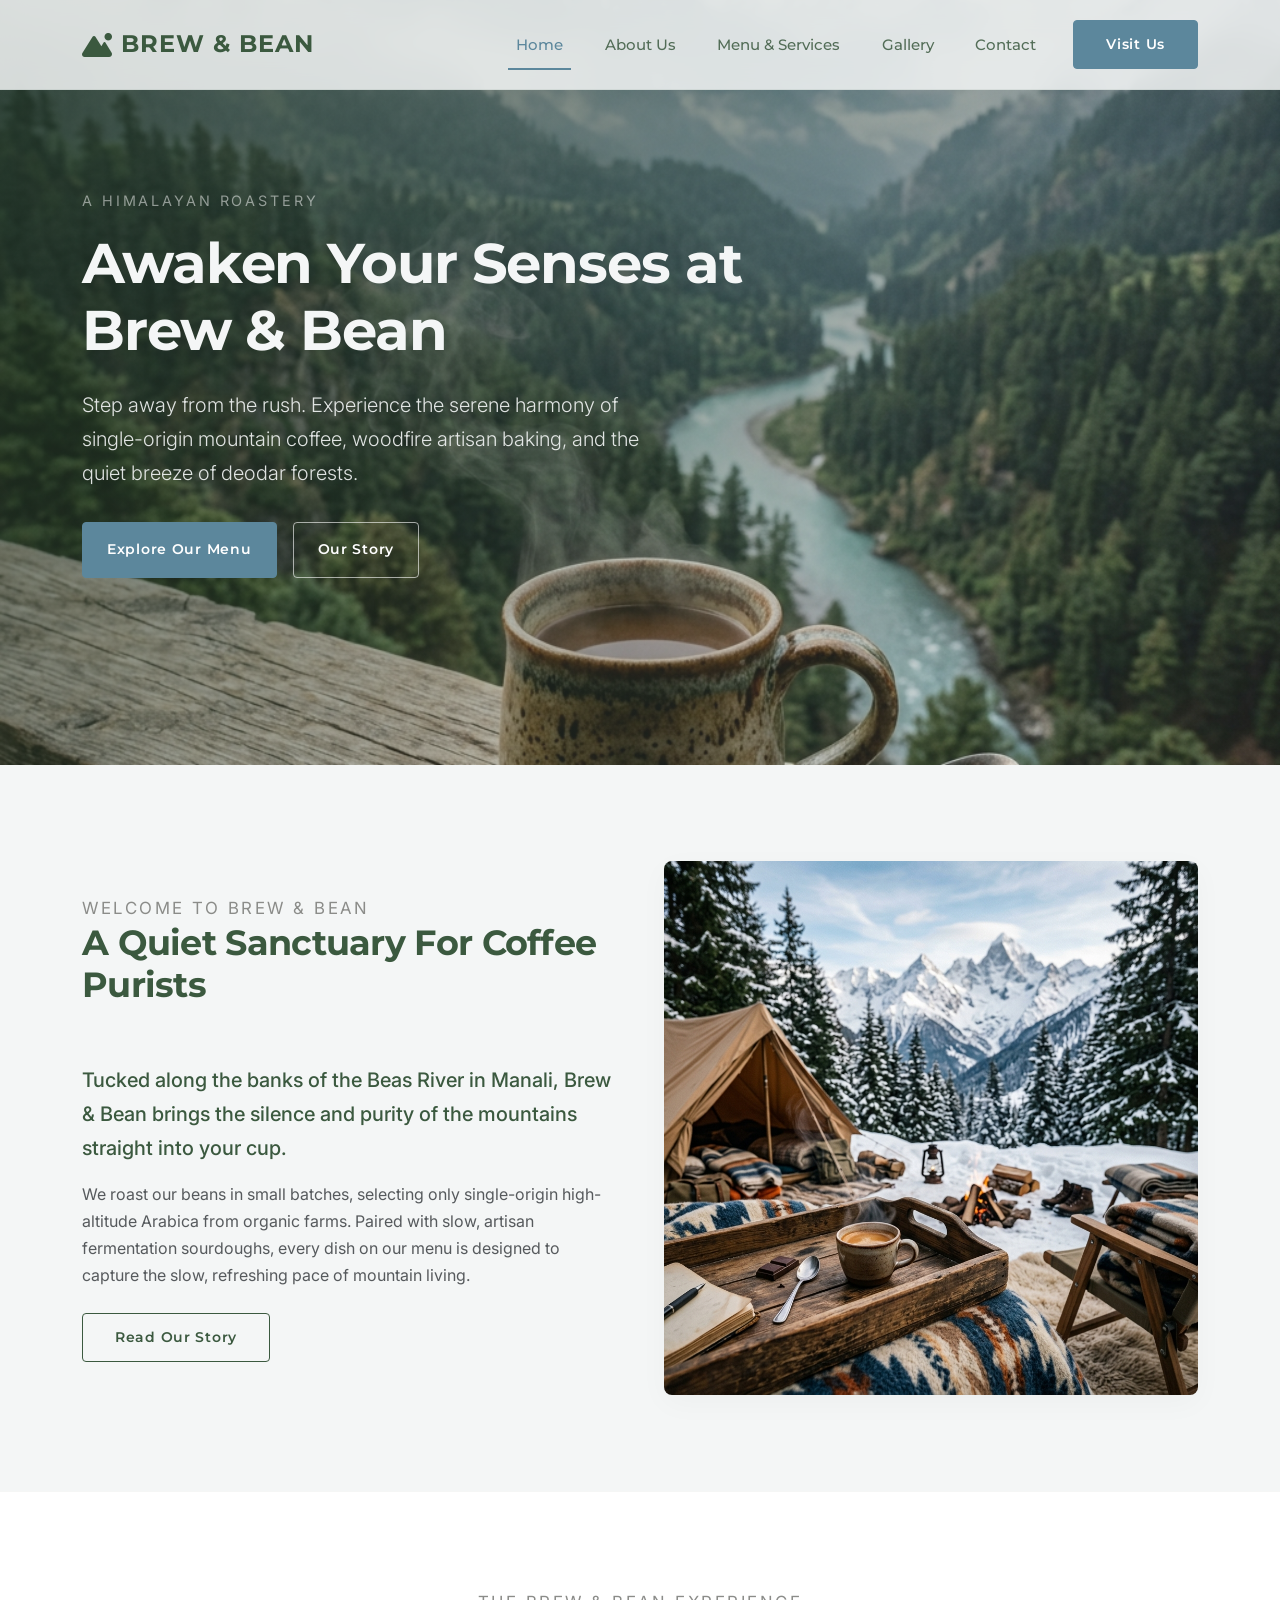
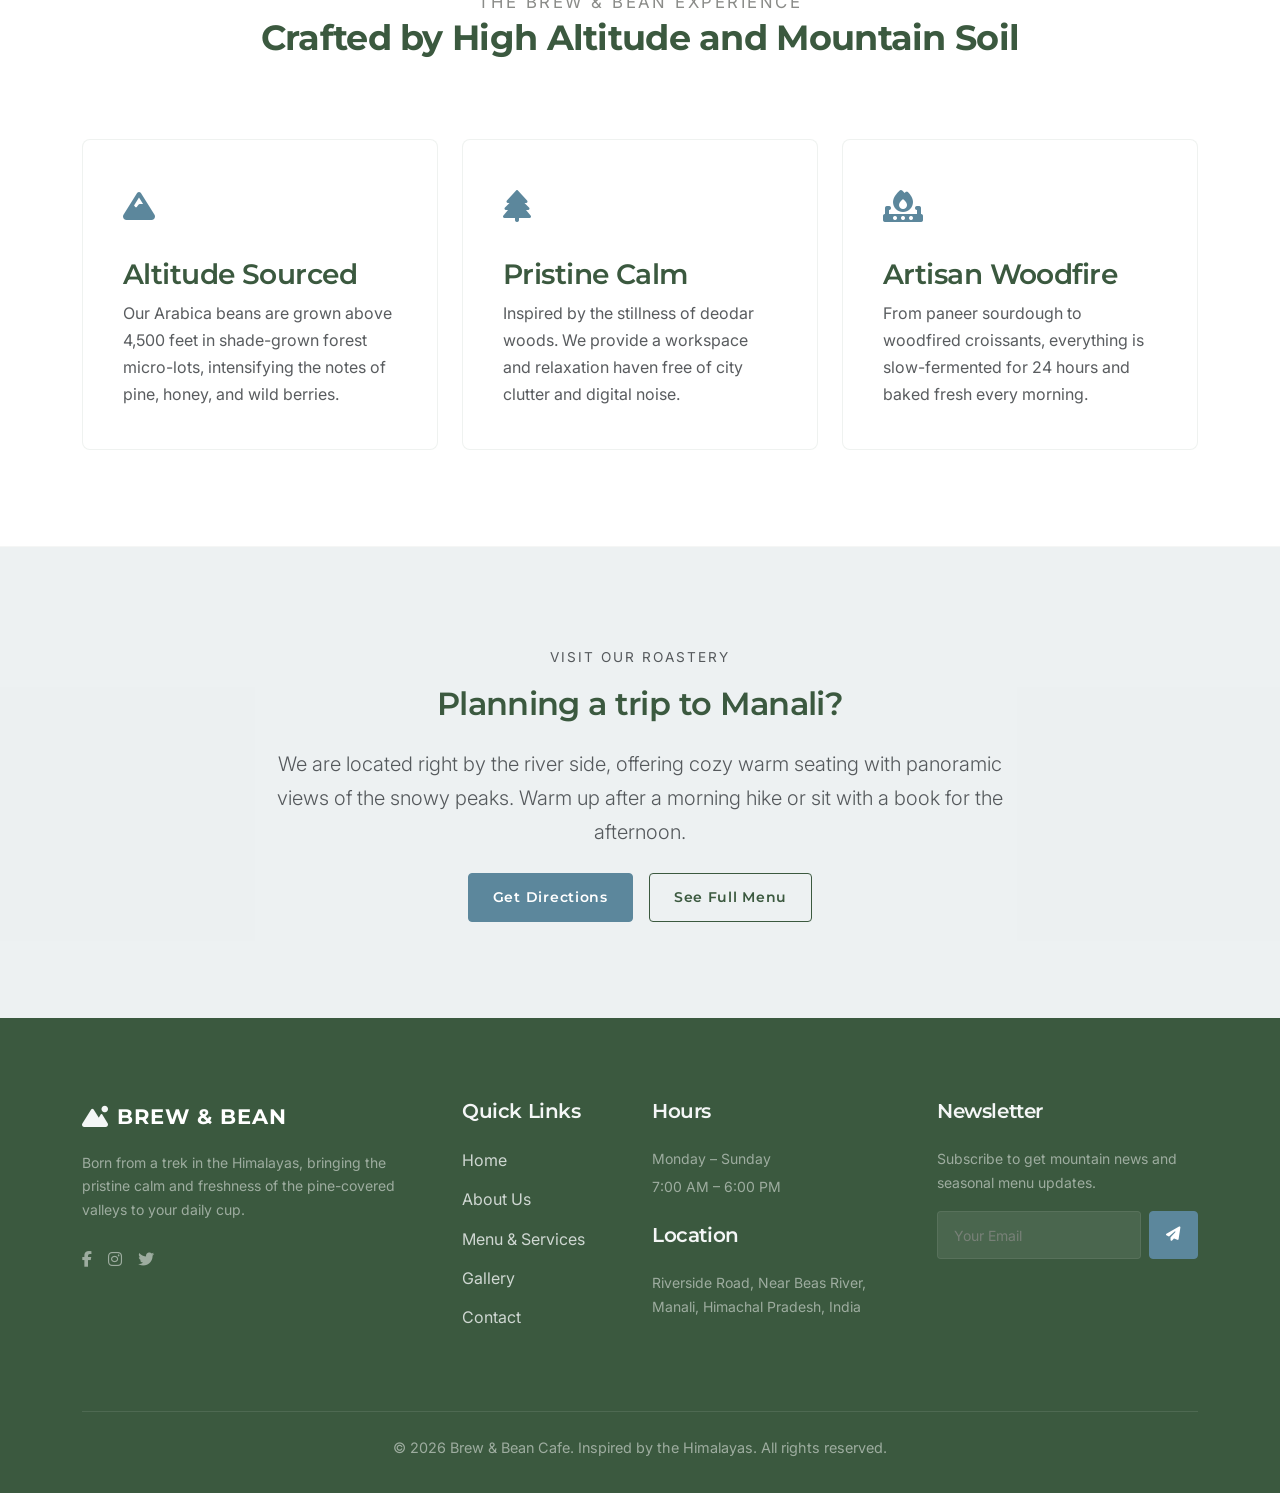
==== index.html @ 3fc0aa21 "initail website" ====
<!DOCTYPE html>
<html lang="en">
<head>
  <meta charset="UTF-8">
  <meta name="viewport" content="width=device-width, initial-scale=1.0">
  <title>Brew & Bean | Serene Himalayan Cafe in Manali</title>
  <meta name="description" content="Welcome to Brew & Bean, a premium mountain-themed cafe in Manali. Experience high-altitude single-origin Arabica, woodfire baked pastries, and serene nature vibes.">
  <!-- Bootstrap 5 CSS via CDN -->
  <link href="https://cdn.jsdelivr.net/npm/bootstrap@5.3.2/dist/css/bootstrap.min.css" rel="stylesheet" integrity="sha384-T3c6CoIi6uLrA9TneNEoa7RxnatzjcDSCmG1MXxSR1GAsXEV/Dwwykc2MPK8M2HN" crossorigin="anonymous">
  <!-- FontAwesome Icons for theme and contacts -->
  <link rel="stylesheet" href="https://cdnjs.cloudflare.com/ajax/libs/font-awesome/6.4.2/css/all.min.css" integrity="sha512-z3gLpd7yknf1YoNbCzqRKc4qyor8gaKU1qmn+CShxbuBusANI9QpRohGBreCFkKxLhei6S9CQXFEbbKuqLg0DA==" crossorigin="anonymous" referrerpolicy="no-referrer" />
  <!-- Custom CSS -->
  <link rel="stylesheet" href="styles.css">
</head>
<body>

  <!-- Header / Navigation -->
  <nav class="navbar navbar-expand-lg navbar-custom fixed-top" id="mainNavbar">
    <div class="container">
      <a class="navbar-brand d-flex align-items-center" href="index.html" id="brandLogo">
        <i class="fa-solid fa-mountain-sun me-2 text-success" style="color: var(--deodar-green) !important;"></i>
        <span>BREW & BEAN</span>
      </a>
      <button class="navbar-toggler" type="button" data-bs-toggle="collapse" data-bs-target="#navbarContent" aria-controls="navbarContent" aria-expanded="false" aria-label="Toggle navigation" id="navbarTogglerBtn">
        <span class="navbar-toggler-icon"></span>
      </button>
      <div class="collapse navbar-collapse" id="navbarContent">
        <ul class="navbar-nav ms-auto mb-2 mb-lg-0" id="navList">
          <li class="nav-item"><a class="nav-link" href="index.html" id="navHome">Home</a></li>
          <li class="nav-item"><a class="nav-link" href="about.html" id="navAbout">About Us</a></li>
          <li class="nav-item"><a class="nav-link" href="menu.html" id="navMenu">Menu & Services</a></li>
          <li class="nav-item"><a class="nav-link" href="gallery.html" id="navGallery">Gallery</a></li>
          <li class="nav-item"><a class="nav-link" href="contact.html" id="navContact">Contact</a></li>
        </ul>
        <div class="ms-lg-3">
          <a href="contact.html" class="btn btn-glacier btn-sm" id="navCtaBtn">Visit Us</a>
        </div>
      </div>
    </div>
  </nav>

  <!-- Hero Section -->
  <header class="hero-section" style="background-image: url('images/hero.png');" id="homeHero">
    <div class="hero-overlay"></div>
    <div class="container hero-content">
      <div class="row">
        <div class="col-lg-8 fade-in-up">
          <span class="d-inline-block text-uppercase letter-spacing-15 mb-3 text-white-50" style="font-size: 0.9rem; letter-spacing: 0.2em;">A Himalayan Roastery</span>
          <h1 id="heroHeadline">Awaken Your Senses at Brew & Bean</h1>
          <p id="heroSubtitle">Step away from the rush. Experience the serene harmony of single-origin mountain coffee, woodfire artisan baking, and the quiet breeze of deodar forests.</p>
          <div class="d-flex flex-wrap gap-3 mt-4">
            <a href="menu.html" class="btn btn-glacier px-4 py-3" id="heroCtaBtn">Explore Our Menu</a>
            <a href="about.html" class="btn btn-outline-deodar text-white border-white px-4 py-3" id="heroSecBtn" style="color: var(--white) !important; border-color: rgba(255,255,255,0.6) !important;">Our Story</a>
          </div>
        </div>
      </div>
    </div>
  </header>

  <!-- Welcome / Intro Section -->
  <main>
    <section class="section-padding" id="welcomeSection">
      <div class="container">
        <div class="row align-items-center g-5">
          <div class="col-lg-6">
            <div class="section-title">
              <span class="subtitle">Welcome to Brew & Bean</span>
              <h2>A Quiet Sanctuary For Coffee Purists</h2>
            </div>
            <p class="lead" style="color: var(--deodar-green); font-weight: 500;">Tucked along the banks of the Beas River in Manali, Brew & Bean brings the silence and purity of the mountains straight into your cup.</p>
            <p class="text-muted">We roast our beans in small batches, selecting only single-origin high-altitude Arabica from organic farms. Paired with slow, artisan fermentation sourdoughs, every dish on our menu is designed to capture the slow, refreshing pace of mountain living.</p>
            <div class="mt-4">
              <a href="about.html" class="btn btn-outline-deodar" id="welcomeReadMore">Read Our Story</a>
            </div>
          </div>
          <div class="col-lg-6">
            <div class="image-reveal">
              <img src="images/about_trek.png" alt="Steaming coffee overlooking Himalayan mountains" class="img-fluid" id="welcomeImg">
            </div>
          </div>
        </div>
      </div>
    </section>

    <!-- Features / Values Section -->
    <section class="section-padding bg-white" style="border-top: 1px solid rgba(59, 89, 63, 0.05); border-bottom: 1px solid rgba(59, 89, 63, 0.05);" id="featuresSection">
      <div class="container">
        <div class="section-title text-center">
          <span class="subtitle">The Brew & Bean Experience</span>
          <h2>Crafted by High Altitude and Mountain Soil</h2>
        </div>
        
        <div class="row g-4 mt-2">
          <!-- Card 1: Mountain Sourced -->
          <div class="col-md-4">
            <div class="mist-card" id="valueCard1">
              <div class="mist-card-icon">
                <i class="fa-solid fa-mountain"></i>
              </div>
              <h3>Altitude Sourced</h3>
              <p class="text-muted mb-0">Our Arabica beans are grown above 4,500 feet in shade-grown forest micro-lots, intensifying the notes of pine, honey, and wild berries.</p>
            </div>
          </div>
          
          <!-- Card 2: Serene Atmosphere -->
          <div class="col-md-4">
            <div class="mist-card" id="valueCard2">
              <div class="mist-card-icon">
                <i class="fa-solid fa-tree"></i>
              </div>
              <h3>Pristine Calm</h3>
              <p class="text-muted mb-0">Inspired by the stillness of deodar woods. We provide a workspace and relaxation haven free of city clutter and digital noise.</p>
            </div>
          </div>
          
          <!-- Card 3: Artisan Baking -->
          <div class="col-md-4">
            <div class="mist-card" id="valueCard3">
              <div class="mist-card-icon">
                <i class="fa-solid fa-fire-burner"></i>
              </div>
              <h3>Artisan Woodfire</h3>
              <p class="text-muted mb-0">From paneer sourdough to woodfired croissants, everything is slow-fermented for 24 hours and baked fresh every morning.</p>
            </div>
          </div>
        </div>
      </div>
    </section>

    <!-- Quick CTA Section -->
    <section class="section-padding text-center" id="quickCtaSection" style="background-color: rgba(92, 135, 156, 0.05);">
      <div class="container">
        <div class="row justify-content-center">
          <div class="col-lg-8 col-md-10">
            <span class="d-inline-block text-uppercase text-muted letter-spacing-15 mb-3" style="font-size: 0.85rem; letter-spacing: 0.15em;">Visit Our Roastery</span>
            <h2 class="mb-4">Planning a trip to Manali?</h2>
            <p class="text-muted mb-4 lead">We are located right by the river side, offering cozy warm seating with panoramic views of the snowy peaks. Warm up after a morning hike or sit with a book for the afternoon.</p>
            <div class="d-flex justify-content-center gap-3">
              <a href="contact.html" class="btn btn-glacier px-4" id="ctaContactBtn">Get Directions</a>
              <a href="menu.html" class="btn btn-outline-deodar px-4" id="ctaMenuBtn">See Full Menu</a>
            </div>
          </div>
        </div>
      </div>
    </section>
  </main>

  <!-- Footer -->
  <footer class="footer-custom" id="mainFooter">
    <div class="container">
      <div class="row g-4">
        <div class="col-lg-4 col-md-6">
          <div class="mb-4">
            <a class="d-flex align-items-center text-white mb-3" href="index.html" id="footerBrandLogo" style="font-family: 'Montserrat', sans-serif; font-weight: 700; font-size: 1.3rem; letter-spacing: 1px;">
              <i class="fa-solid fa-mountain-sun me-2" style="color: var(--morning-mist);"></i>
              <span>BREW & BEAN</span>
            </a>
            <p class="text-white-50 small pe-lg-4">Born from a trek in the Himalayas, bringing the pristine calm and freshness of the pine-covered valleys to your daily cup.</p>
          </div>
          <div class="d-flex gap-3">
            <a href="#" class="text-white-50" aria-label="Facebook" id="footerFbLink"><i class="fa-brands fa-facebook-f"></i></a>
            <a href="#" class="text-white-50" aria-label="Instagram" id="footerInstaLink"><i class="fa-brands fa-instagram"></i></a>
            <a href="#" class="text-white-50" aria-label="Twitter" id="footerTwitterLink"><i class="fa-brands fa-twitter"></i></a>
          </div>
        </div>
        <div class="col-lg-2 col-md-6">
          <h5>Quick Links</h5>
          <ul class="footer-links">
            <li><a href="index.html" id="footerLinkHome">Home</a></li>
            <li><a href="about.html" id="footerLinkAbout">About Us</a></li>
            <li><a href="menu.html" id="footerLinkMenu">Menu & Services</a></li>
            <li><a href="gallery.html" id="footerLinkGallery">Gallery</a></li>
            <li><a href="contact.html" id="footerLinkContact">Contact</a></li>
          </ul>
        </div>
        <div class="col-lg-3 col-md-6">
          <h5>Hours</h5>
          <p class="text-white-50 mb-1 small">Monday – Sunday</p>
          <p class="text-white-50 mb-4 small">7:00 AM – 6:00 PM</p>
          <h5>Location</h5>
          <p class="text-white-50 small mb-0">Riverside Road, Near Beas River,<br>Manali, Himachal Pradesh, India</p>
        </div>
        <div class="col-lg-3 col-md-6">
          <h5>Newsletter</h5>
          <p class="text-white-50 small mb-3">Subscribe to get mountain news and seasonal menu updates.</p>
          <form class="d-flex gap-2" id="newsletterForm" onsubmit="event.preventDefault(); alert('Subscribed successfully!');">
            <input type="email" class="form-control form-control-sm form-control-custom text-white" placeholder="Your Email" aria-label="Email Address" required id="newsletterEmailInput" style="background-color: rgba(255, 255, 255, 0.08); border-color: rgba(255, 255, 255, 0.15);">
            <button class="btn btn-glacier btn-sm py-2 px-3" type="submit" id="newsletterSubmitBtn"><i class="fa-solid fa-paper-plane"></i></button>
          </form>
        </div>
      </div>
      <div class="footer-bottom text-center text-white-50">
        <p class="mb-0">&copy; 2026 Brew & Bean Cafe. Inspired by the Himalayas. All rights reserved.</p>
      </div>
    </div>
  </footer>

  <!-- Bootstrap Bundle with Popper JS via CDN -->
  <script src="https://cdn.jsdelivr.net/npm/bootstrap@5.3.2/dist/js/bootstrap.bundle.min.js" integrity="sha384-C6RzsynM9kWDrMNeT87bh95OGNyZPhcTNXj1NW7RuBCsyN/o0jlpcV8Qyq46cDfL" crossorigin="anonymous"></script>
  <!-- Custom JS -->
  <script src="js/main.js"></script>
</body>
</html>
---- styles.css ----
/* Brew & Bean Cafe Design System */
@import url('https://fonts.googleapis.com/css2?family=Inter:wght@300;400;500;600&family=Montserrat:wght@400;500;600;700;800&display=swap');

:root {
  --morning-mist: #F4F6F6;
  --deodar-green: #3B593F;
  --glacier-blue: #5C879C;
  --river-stone: #8B8C89;
  --dark-spruce: #253928;
  --white: #ffffff;
  --transition-smooth: all 0.4s cubic-bezier(0.16, 1, 0.3, 1);
}

/* Global Styles */
body {
  font-family: 'Inter', sans-serif;
  background-color: var(--morning-mist);
  color: var(--deodar-green);
  line-height: 1.7;
  overflow-x: hidden;
  -webkit-font-smoothing: antialiased;
}

h1, h2, h3, h4, h5, h6 {
  font-family: 'Montserrat', sans-serif;
  color: var(--deodar-green);
  font-weight: 600;
  letter-spacing: -0.02em;
}

a {
  color: var(--deodar-green);
  text-decoration: none;
  transition: var(--transition-smooth);
}

a:hover {
  color: var(--glacier-blue);
}

/* Smooth Scrolling */
html {
  scroll-behavior: smooth;
}

/* Page Transitions */
.fade-in-up {
  opacity: 0;
  transform: translateY(20px);
  animation: fadeInUp 0.8s cubic-bezier(0.16, 1, 0.3, 1) forwards;
}

@keyframes fadeInUp {
  to {
    opacity: 1;
    transform: translateY(0);
  }
}

/* Navigation Customization */
.navbar-custom {
  background-color: rgba(244, 246, 246, 0.85);
  backdrop-filter: blur(12px);
  -webkit-backdrop-filter: blur(12px);
  border-bottom: 1px solid rgba(59, 89, 63, 0.08);
  transition: var(--transition-smooth);
  padding: 1.2rem 0;
  z-index: 1030;
}

.navbar-custom.scrolled {
  padding: 0.8rem 0;
  box-shadow: 0 4px 30px rgba(0, 0, 0, 0.03);
}

.navbar-custom .navbar-brand {
  font-family: 'Montserrat', sans-serif;
  font-weight: 700;
  font-size: 1.5rem;
  letter-spacing: 1px;
  color: var(--deodar-green) !important;
}

.navbar-custom .nav-link {
  font-family: 'Montserrat', sans-serif;
  font-weight: 500;
  font-size: 0.95rem;
  color: var(--deodar-green) !important;
  margin: 0 0.8rem;
  position: relative;
  opacity: 0.85;
  transition: var(--transition-smooth);
}

.navbar-custom .nav-link:hover,
.navbar-custom .nav-link.active {
  opacity: 1;
  color: var(--glacier-blue) !important;
}

.navbar-custom .nav-link::after {
  content: '';
  position: absolute;
  bottom: -4px;
  left: 0;
  width: 0;
  height: 2px;
  background-color: var(--glacier-blue);
  transition: var(--transition-smooth);
}

.navbar-custom .nav-link.active::after,
.navbar-custom .nav-link:hover::after {
  width: 100%;
}

.navbar-custom .navbar-toggler {
  border: none;
  padding: 0.25rem 0.5rem;
}

.navbar-custom .navbar-toggler:focus {
  box-shadow: none;
}

/* Custom Buttons */
.btn-glacier {
  background-color: var(--glacier-blue);
  color: var(--white) !important;
  font-family: 'Montserrat', sans-serif;
  font-weight: 600;
  padding: 0.8rem 2rem;
  border-radius: 4px;
  border: 1px solid var(--glacier-blue);
  transition: var(--transition-smooth);
  letter-spacing: 0.05em;
  font-size: 0.9rem;
}

.btn-glacier:hover {
  background-color: var(--deodar-green);
  border-color: var(--deodar-green);
  transform: translateY(-2px);
  box-shadow: 0 4px 15px rgba(92, 135, 156, 0.3);
}

.btn-outline-deodar {
  background-color: transparent;
  color: var(--deodar-green) !important;
  font-family: 'Montserrat', sans-serif;
  font-weight: 600;
  padding: 0.8rem 2rem;
  border-radius: 4px;
  border: 1px solid var(--deodar-green);
  transition: var(--transition-smooth);
  letter-spacing: 0.05em;
  font-size: 0.9rem;
}

.btn-outline-deodar:hover {
  background-color: var(--deodar-green);
  color: var(--morning-mist) !important;
  transform: translateY(-2px);
}

/* Hero Section */
.hero-section {
  position: relative;
  height: 85vh;
  min-height: 550px;
  background-size: cover;
  background-position: center;
  background-repeat: no-repeat;
  display: flex;
  align-items: center;
  overflow: hidden;
}

.hero-overlay {
  position: absolute;
  top: 0;
  left: 0;
  right: 0;
  bottom: 0;
  background: linear-gradient(135deg, rgba(37, 57, 40, 0.75) 0%, rgba(244, 246, 246, 0.1) 100%);
  z-index: 1;
}

.hero-content {
  position: relative;
  z-index: 2;
  color: var(--morning-mist);
}

.hero-content h1 {
  color: var(--morning-mist);
  font-size: 3.5rem;
  font-weight: 700;
  margin-bottom: 1.5rem;
  line-height: 1.2;
}

.hero-content p {
  color: rgba(244, 246, 246, 0.9);
  font-size: 1.25rem;
  margin-bottom: 2rem;
  font-weight: 300;
  max-width: 600px;
}

/* Page Headers */
.page-header {
  padding: 8rem 0 4rem 0;
  background-color: rgba(59, 89, 63, 0.04);
  border-bottom: 1px solid rgba(59, 89, 63, 0.05);
}

.page-header h1 {
  font-size: 2.8rem;
  font-weight: 700;
}

/* Info Cards (Home, Menu) */
.mist-card {
  background-color: var(--white);
  border: 1px solid rgba(59, 89, 63, 0.08);
  border-radius: 8px;
  padding: 2.5rem;
  transition: var(--transition-smooth);
  height: 100%;
}

.mist-card:hover {
  transform: translateY(-5px);
  box-shadow: 0 10px 30px rgba(59, 89, 63, 0.05);
  border-color: rgba(59, 89, 63, 0.15);
}

.mist-card-icon {
  font-size: 2rem;
  color: var(--glacier-blue);
  margin-bottom: 1.5rem;
}

/* Content Sections */
.section-padding {
  padding: 6rem 0;
}

.section-title {
  margin-bottom: 3.5rem;
  position: relative;
}

.section-title h2 {
  font-size: 2.2rem;
  font-weight: 700;
  margin-bottom: 1rem;
}

.section-title .subtitle {
  color: var(--river-stone);
  font-size: 1.05rem;
  font-weight: 400;
  text-transform: uppercase;
  letter-spacing: 0.15em;
}

/* Image Wrappers (Hover transitions) */
.image-reveal {
  position: relative;
  overflow: hidden;
  border-radius: 8px;
  box-shadow: 0 8px 30px rgba(0, 0, 0, 0.03);
}

.image-reveal img {
  width: 100%;
  height: auto;
  transition: var(--transition-smooth);
}

.image-reveal:hover img {
  transform: scale(1.05);
}

/* Menu Layout */
.menu-category-title {
  font-size: 1.5rem;
  font-weight: 600;
  border-bottom: 1px solid rgba(59, 89, 63, 0.15);
  padding-bottom: 0.75rem;
  margin-bottom: 2rem;
}

.menu-item-row {
  margin-bottom: 2rem;
  transition: var(--transition-smooth);
  padding: 0.5rem;
  border-radius: 4px;
}

.menu-item-row:hover {
  background-color: rgba(59, 89, 63, 0.02);
}

.menu-item-title {
  font-size: 1.15rem;
  font-weight: 600;
  margin-bottom: 0.25rem;
  display: flex;
  justify-content: space-between;
  align-items: baseline;
}

.menu-item-dots {
  flex-grow: 1;
  border-bottom: 1px dotted rgba(59, 89, 63, 0.3);
  margin: 0 10px;
  position: relative;
  top: -4px;
}

.menu-item-price {
  font-weight: 600;
  color: var(--glacier-blue);
  font-family: 'Montserrat', sans-serif;
}

.menu-item-desc {
  font-size: 0.95rem;
  color: var(--river-stone);
}

/* Gallery Masonry Grid */
.masonry-grid {
  display: grid;
  grid-template-columns: repeat(auto-fill, minmax(280px, 1fr));
  grid-gap: 1.5rem;
  grid-auto-flow: dense;
}

.gallery-item {
  position: relative;
  overflow: hidden;
  border-radius: 8px;
  background-color: var(--white);
  transition: var(--transition-smooth);
  box-shadow: 0 4px 15px rgba(0,0,0,0.02);
}

.gallery-item img {
  width: 100%;
  height: 280px;
  object-fit: cover;
  transition: var(--transition-smooth);
  display: block;
}

/* Stagger sizes for masonry feel */
.gallery-item.wide {
  grid-column: span 2;
}

.gallery-item.tall img {
  height: 380px;
}

.gallery-overlay {
  position: absolute;
  top: 0;
  left: 0;
  right: 0;
  bottom: 0;
  background: linear-gradient(to top, rgba(37, 57, 40, 0.8) 0%, rgba(37, 57, 40, 0) 100%);
  opacity: 0;
  transition: var(--transition-smooth);
  display: flex;
  flex-direction: column;
  justify-content: flex-end;
  padding: 1.5rem;
}

.gallery-item:hover img {
  transform: scale(1.05);
}

.gallery-item:hover .gallery-overlay {
  opacity: 1;
}

.gallery-overlay h5 {
  color: var(--morning-mist);
  margin: 0 0 0.25rem 0;
  font-size: 1.1rem;
}

.gallery-overlay p {
  color: rgba(244, 246, 246, 0.8);
  font-size: 0.85rem;
  margin: 0;
}

/* Contact Styles */
.contact-info-list {
  list-style: none;
  padding: 0;
  margin: 0;
}

.contact-info-list li {
  margin-bottom: 1.5rem;
  display: flex;
  align-items: flex-start;
}

.contact-info-list i {
  color: var(--glacier-blue);
  font-size: 1.25rem;
  margin-right: 1rem;
  margin-top: 0.25rem;
}

.form-control-custom {
  background-color: var(--white);
  border: 1px solid rgba(59, 89, 63, 0.15);
  border-radius: 4px;
  padding: 0.8rem 1rem;
  color: var(--deodar-green);
  transition: var(--transition-smooth);
}

.form-control-custom:focus {
  border-color: var(--glacier-blue);
  outline: none;
  box-shadow: 0 0 0 3px rgba(92, 135, 156, 0.15);
  background-color: var(--white);
  color: var(--deodar-green);
}

.form-control-custom::placeholder {
  color: var(--river-stone);
  opacity: 0.7;
}

/* Footer styling */
.footer-custom {
  background-color: var(--deodar-green);
  color: rgba(244, 246, 246, 0.8);
  padding: 5rem 0 2rem 0;
  border-top: 1px solid rgba(59, 89, 63, 0.1);
}

.footer-custom h5 {
  color: var(--morning-mist);
  font-family: 'Montserrat', sans-serif;
  font-weight: 600;
  margin-bottom: 1.5rem;
}

.footer-links {
  list-style: none;
  padding: 0;
}

.footer-links li {
  margin-bottom: 0.75rem;
}

.footer-links a {
  color: rgba(244, 246, 246, 0.8);
}

.footer-links a:hover {
  color: var(--morning-mist);
  padding-left: 5px;
}

.footer-bottom {
  margin-top: 4rem;
  padding-top: 1.5rem;
  border-top: 1px solid rgba(244, 246, 246, 0.1);
  font-size: 0.9rem;
}

/* Toast/Alerts UI Customization */
.toast-custom {
  background-color: var(--white);
  border: 1px solid rgba(59, 89, 63, 0.15);
  box-shadow: 0 8px 30px rgba(0, 0, 0, 0.08);
  border-radius: 8px;
}

.toast-custom .toast-header {
  background-color: rgba(59, 89, 63, 0.05);
  color: var(--deodar-green);
  border-bottom: 1px solid rgba(59, 89, 63, 0.1);
}

/* Responsive Overrides */
@media (max-width: 991.98px) {
  .hero-content h1 {
    font-size: 2.8rem;
  }
  .section-padding {
    padding: 4rem 0;
  }
}

@media (max-width: 767.98px) {
  .hero-content h1 {
    font-size: 2.2rem;
  }
  .gallery-item.wide {
    grid-column: span 1;
  }
}
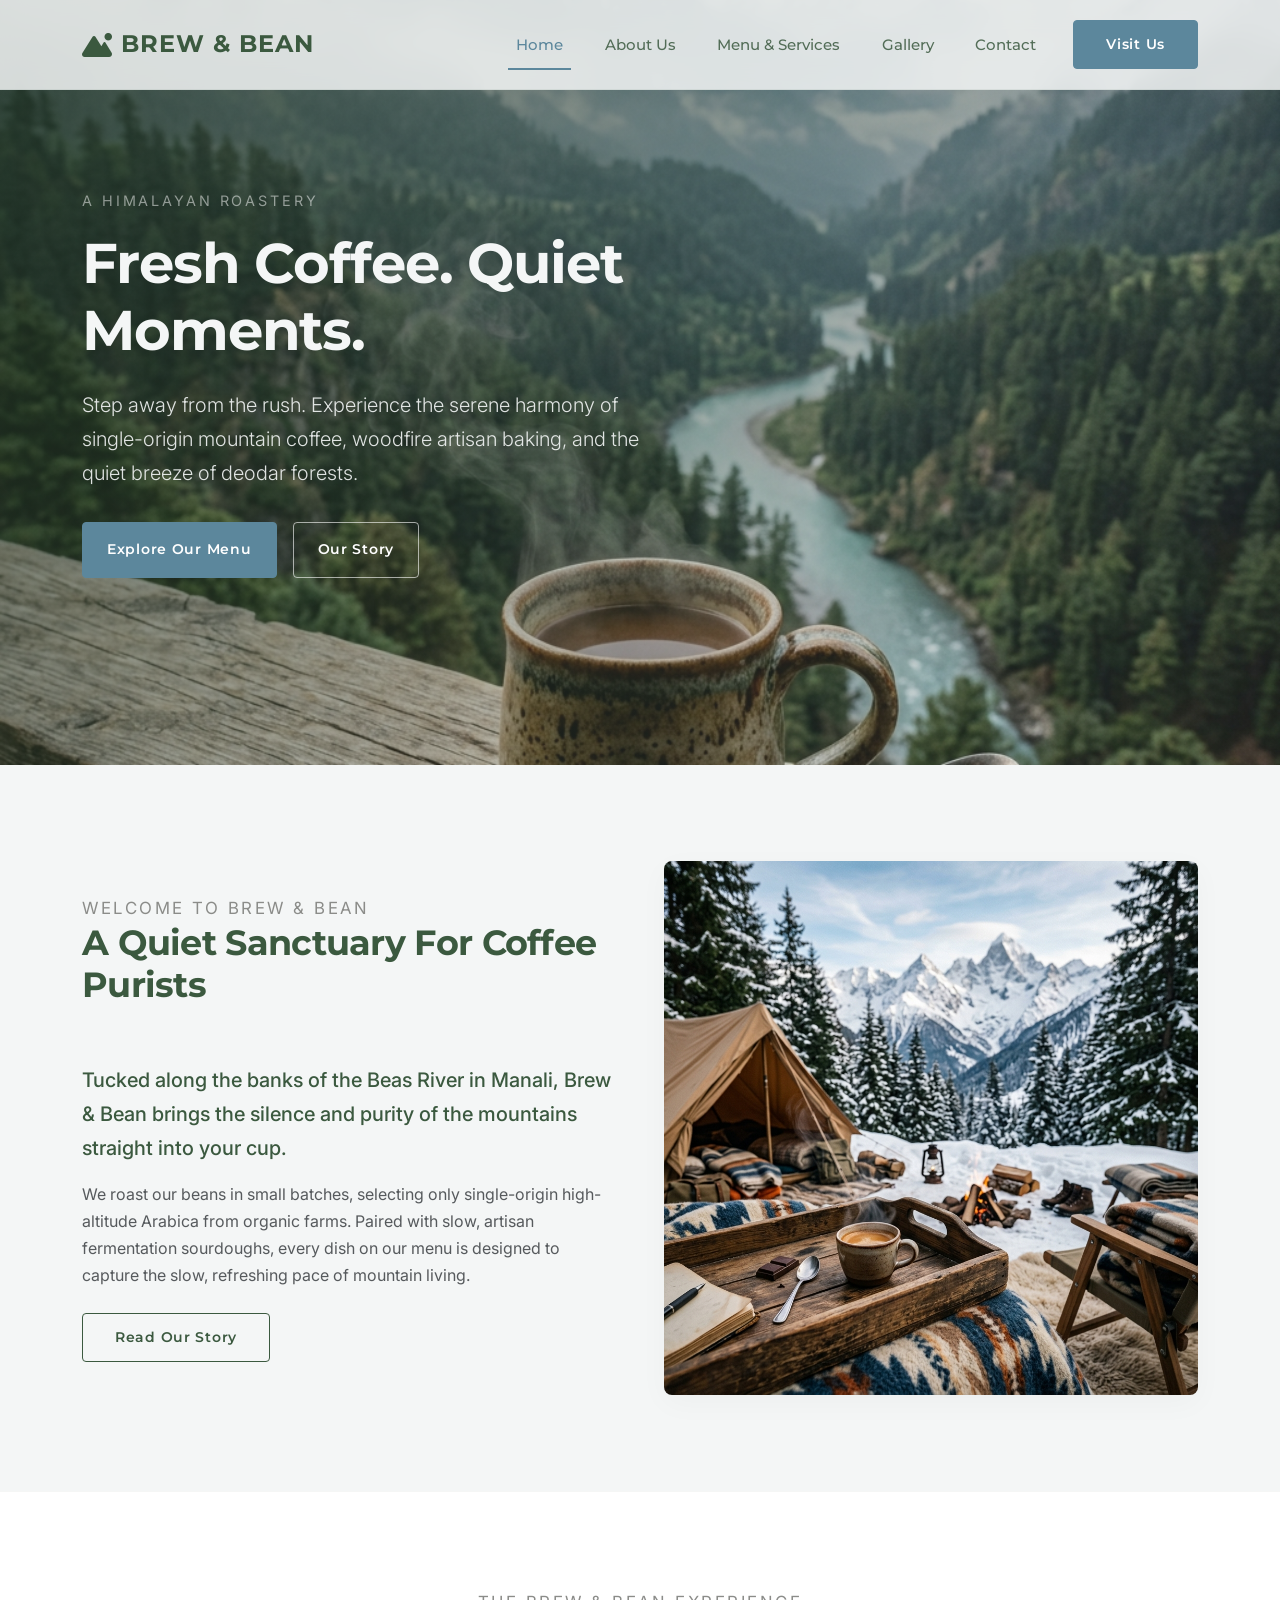
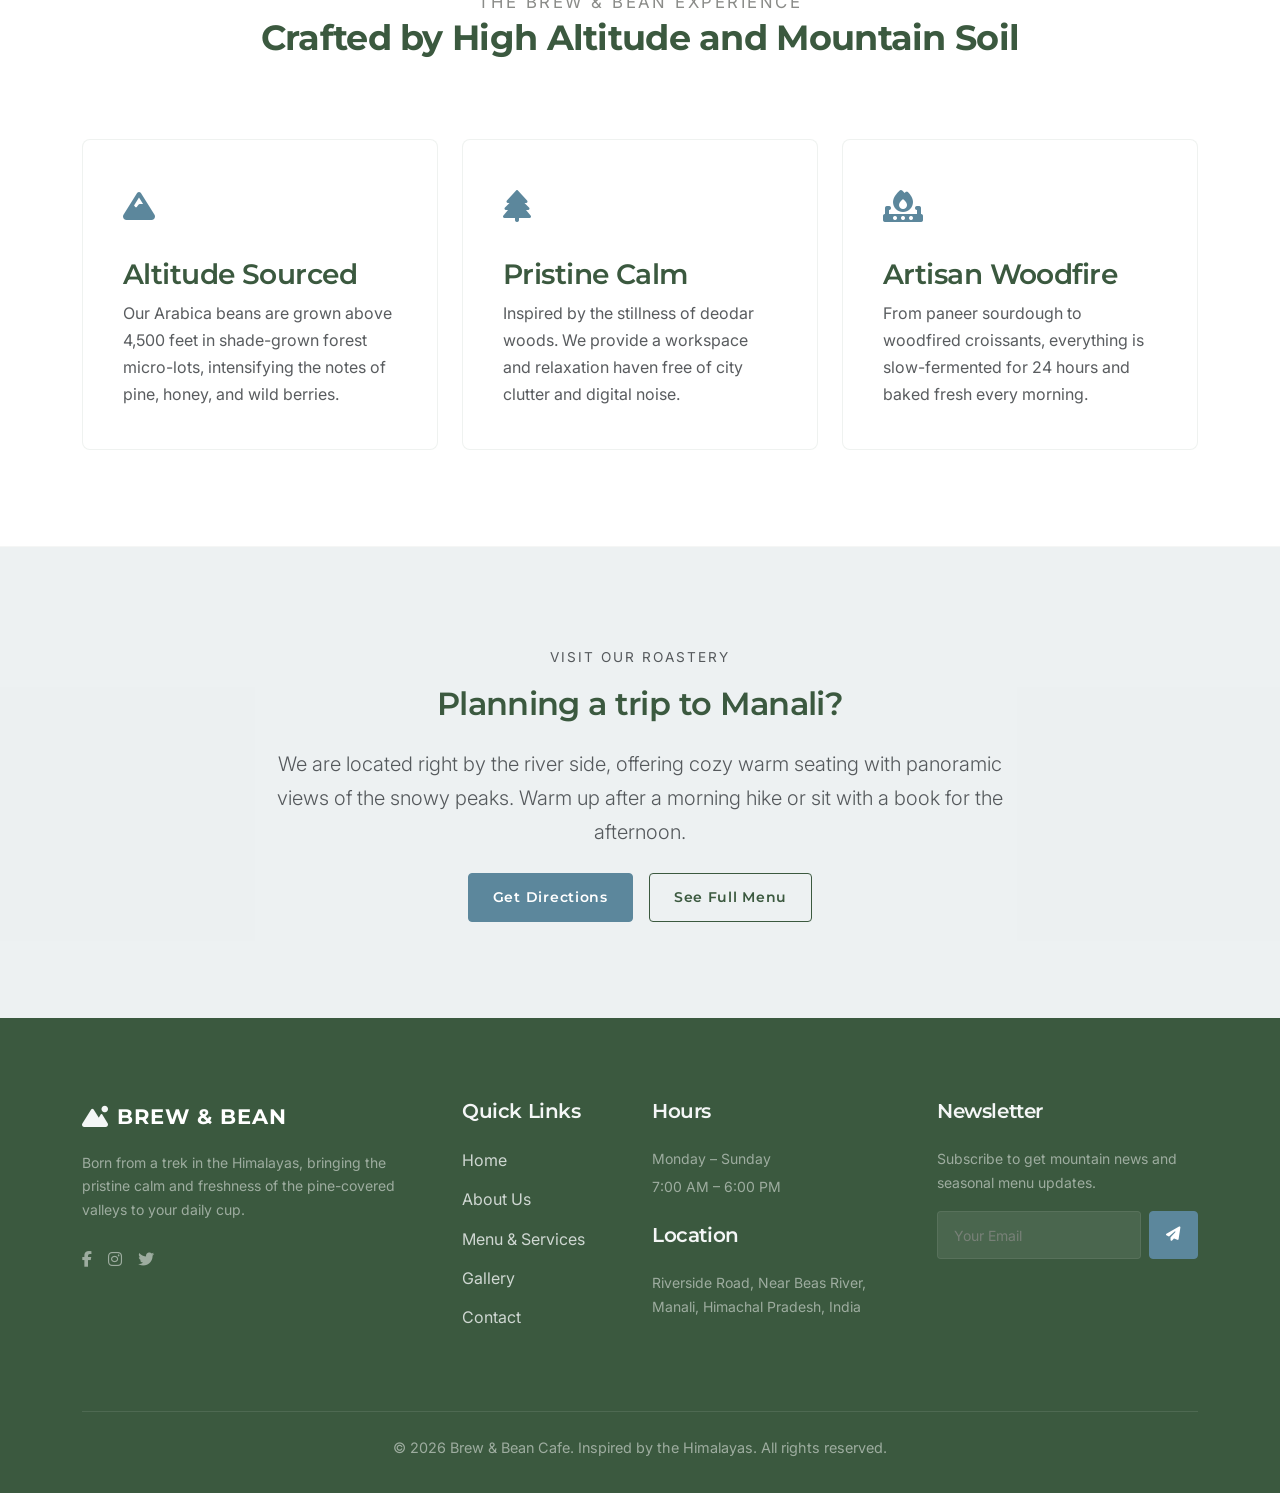
==== commit 60da4650: "Update homepage heading" ====
--- a/index.html
+++ b/index.html
@@ -46,7 +46,7 @@
       <div class="row">
         <div class="col-lg-8 fade-in-up">
           <span class="d-inline-block text-uppercase letter-spacing-15 mb-3 text-white-50" style="font-size: 0.9rem; letter-spacing: 0.2em;">A Himalayan Roastery</span>
-          <h1 id="heroHeadline">Awaken Your Senses at Brew & Bean</h1>
+          <h1 id="heroHeadline">Fresh Coffee. Quiet Moments.</h1>
           <p id="heroSubtitle">Step away from the rush. Experience the serene harmony of single-origin mountain coffee, woodfire artisan baking, and the quiet breeze of deodar forests.</p>
           <div class="d-flex flex-wrap gap-3 mt-4">
             <a href="menu.html" class="btn btn-glacier px-4 py-3" id="heroCtaBtn">Explore Our Menu</a>
